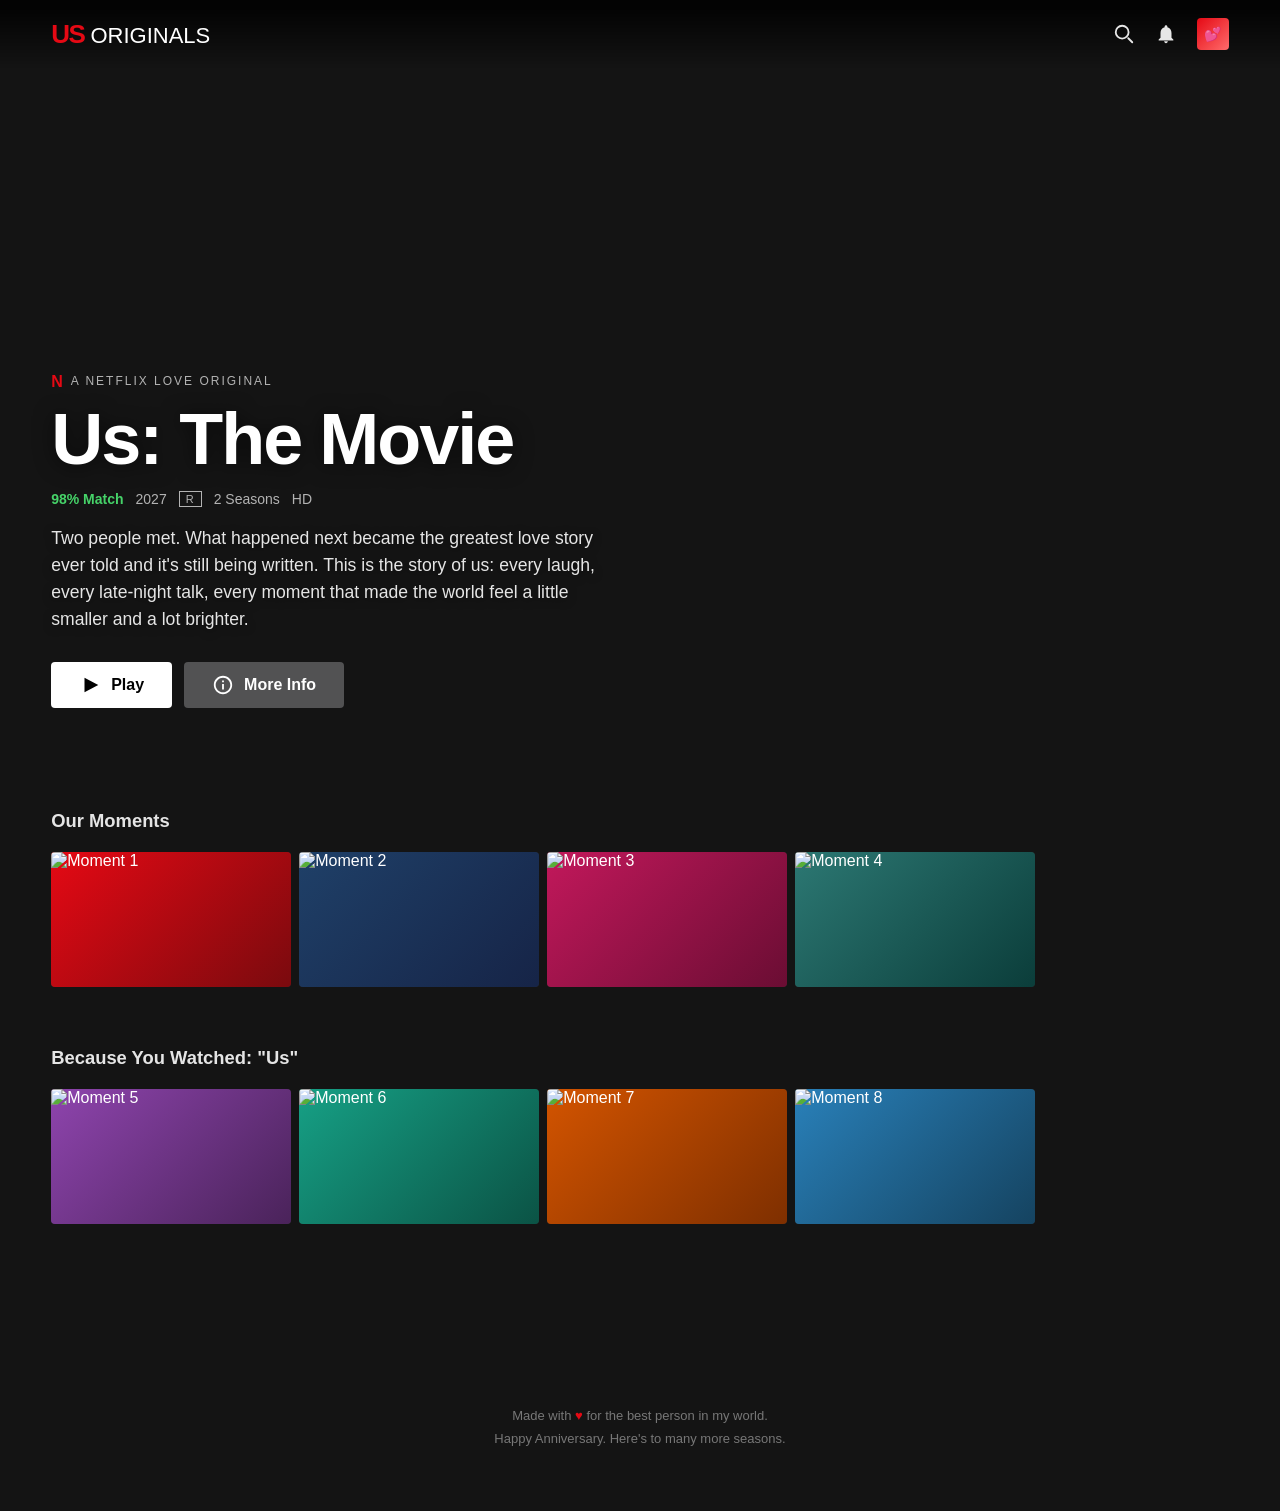
==== Others/where-to-watch.html @ a678a860 "changed main to where-to-watch.html" ====
<!DOCTYPE html>
<html lang="en">
<head>
  <meta charset="UTF-8" />
  <meta name="viewport" content="width=device-width, initial-scale=1.0, viewport-fit=cover" />
  <title>Us: The Movie</title>
  <style>
    * { margin: 0; padding: 0; box-sizing: border-box; }

    :root {
      --netflix-red: #e50914;
      --netflix-black: #141414;
      --text-primary: #ffffff;
      --text-secondary: #b3b3b3;
    }

    html, body {
      background: var(--netflix-black);
      color: var(--text-primary);
      font-family: 'Helvetica Neue', Helvetica, Arial, sans-serif;
      overflow-x: hidden;
      -webkit-font-smoothing: antialiased;
    }

    /* ============================================================
       NAV BAR
       ============================================================ */
    .nav {
      position: fixed;
      top: 0;
      left: 0;
      right: 0;
      height: 68px;
      padding: 0 4%;
      display: flex;
      align-items: center;
      justify-content: space-between;
      z-index: 100;
      background: linear-gradient(180deg, rgba(0,0,0,0.85) 10%, transparent);
      transition: background 0.3s ease;
    }

    .nav.scrolled {
      background: var(--netflix-black);
    }

    .nav-logo {
      color: var(--netflix-red);
      font-size: 26px;
      font-weight: 900;
      letter-spacing: -1.5px;
      text-transform: uppercase;
      cursor: pointer;
      user-select: none;
    }

    .nav-logo span {
      color: #fff;
      font-weight: 300;
      letter-spacing: 0;
      font-size: 22px;
    }

    .nav-right {
      display: flex;
      align-items: center;
      gap: 20px;
    }

    .nav-icon {
      width: 22px;
      height: 22px;
      fill: #fff;
      cursor: pointer;
      opacity: 0.9;
      transition: opacity 0.2s;
    }

    .nav-icon:hover { opacity: 1; }

    .nav-avatar {
      width: 32px;
      height: 32px;
      border-radius: 4px;
      background: linear-gradient(135deg, #e50914, #ff6b6b);
      display: flex;
      align-items: center;
      justify-content: center;
      font-size: 14px;
      font-weight: 700;
      cursor: pointer;
    }

    /* ============================================================
       HERO BANNER
       ============================================================ */
    .hero {
      position: relative;
      height: 90vh;
      min-height: 520px;
      width: 100%;
      display: flex;
      align-items: flex-end;
      padding: 0 4% 8%;
      overflow: hidden;
    }

    .hero-bg {
      position: absolute;
      inset: 0;
      background-image: url('assets/hero.jpg');
      background-size: cover;
      background-position: center 30%;
      z-index: 1;
    }

    /* Darkening + fade to page background (Netflix signature) */
    .hero-bg::after {
      content: "";
      position: absolute;
      inset: 0;
      background:
        linear-gradient(180deg, rgba(20,20,20,0.4) 0%, transparent 30%, rgba(20,20,20,0.9) 85%, var(--netflix-black) 100%),
        linear-gradient(90deg, rgba(20,20,20,0.95) 0%, rgba(20,20,20,0.5) 45%, transparent 75%);
    }

    .hero-content {
      position: relative;
      z-index: 2;
      max-width: 560px;
      animation: heroFadeIn 1.2s ease-out 0.2s both;
    }

    @keyframes heroFadeIn {
      from { opacity: 0; transform: translateY(20px); }
      to   { opacity: 1; transform: translateY(0); }
    }

    .hero-badge {
      display: inline-block;
      font-size: 12px;
      letter-spacing: 2px;
      text-transform: uppercase;
      color: var(--text-secondary);
      margin-bottom: 12px;
    }

    .hero-badge::before {
      content: "N";
      color: var(--netflix-red);
      font-weight: 900;
      font-size: 16px;
      margin-right: 8px;
      vertical-align: middle;
      letter-spacing: 0;
    }

    .hero-title {
      font-size: clamp(2.4rem, 6vw, 4.5rem);
      font-weight: 900;
      line-height: 1;
      letter-spacing: -2px;
      margin-bottom: 16px;
      text-shadow: 0 2px 20px rgba(0,0,0,0.6);
    }

    .hero-meta {
      display: flex;
      align-items: center;
      gap: 12px;
      font-size: 14px;
      color: var(--text-secondary);
      margin-bottom: 18px;
      flex-wrap: wrap;
    }

    .hero-meta .match {
      color: #46d369;
      font-weight: 600;
    }

    .hero-meta .rating {
      border: 1px solid var(--text-secondary);
      padding: 1px 6px;
      font-size: 11px;
      letter-spacing: 1px;
    }

    .hero-synopsis {
      font-size: clamp(0.95rem, 1.4vw, 1.1rem);
      line-height: 1.55;
      color: #e5e5e5;
      margin-bottom: 28px;
      text-shadow: 0 2px 8px rgba(0,0,0,0.5);
    }

    .hero-buttons {
      display: flex;
      gap: 12px;
      flex-wrap: wrap;
    }

    .btn {
      display: inline-flex;
      align-items: center;
      gap: 10px;
      padding: 12px 28px;
      border: none;
      border-radius: 4px;
      font-size: 16px;
      font-weight: 600;
      cursor: pointer;
      transition: transform 0.15s, background 0.2s;
      font-family: inherit;
    }

    .btn:active { transform: scale(0.97); }

    .btn-play {
      background: #fff;
      color: #000;
    }

    .btn-play:hover { background: rgba(255,255,255,0.85); }

    .btn-info {
      background: rgba(109,109,110,0.7);
      color: #fff;
    }

    .btn-info:hover { background: rgba(109,109,110,0.55); }

    .btn svg {
      width: 22px;
      height: 22px;
      fill: currentColor;
    }

    /* ============================================================
       CONTENT ROWS
       ============================================================ */
    .rows {
      position: relative;
      z-index: 3;
      margin-top: 0px;
      padding-bottom: 80px;
    }

    .row {
      margin-bottom: 36px;
    }

    .row-title {
      font-size: 1.15rem;
      font-weight: 600;
      color: #e5e5e5;
      padding: 0 4%;
      margin-bottom: 12px;
      display: flex;
      align-items: center;
      justify-content: space-between;
    }

    .row-title .explore {
      font-size: 12px;
      color: var(--text-secondary);
      font-weight: 400;
      letter-spacing: 0.5px;
      opacity: 0;
      transition: opacity 0.2s;
      cursor: pointer;
    }

    .row:hover .row-title .explore { opacity: 1; }

    .row-scroll {
      display: flex;
      gap: 8px;
      padding: 8px 4% 24px;
      overflow-x: auto;
      scroll-behavior: smooth;
      scrollbar-width: none;
    }

    .row-scroll::-webkit-scrollbar { display: none; }

    .card {
      flex: 0 0 auto;
      width: 240px;
      aspect-ratio: 16 / 9;
      border-radius: 4px;
      overflow: hidden;
      position: relative;
      cursor: pointer;
      background: #2a2a2a;
      transition: transform 0.3s cubic-bezier(0.2, 0.8, 0.2, 1);
      transform-origin: center;
    }

    .card:hover {
      transform: scale(1.08);
      z-index: 10;
      box-shadow: 0 10px 30px rgba(0,0,0,0.6);
    }

    .card img {
      width: 100%;
      height: 100%;
      object-fit: cover;
      display: block;
      transition: filter 0.3s;
    }

    .card::after {
      content: "";
      position: absolute;
      inset: 0;
      background: linear-gradient(180deg, transparent 55%, rgba(0,0,0,0.85));
      opacity: 0;
      transition: opacity 0.3s;
      pointer-events: none;
    }

    .card:hover::after { opacity: 1; }

    .card-label {
      position: absolute;
      bottom: 8px;
      left: 10px;
      right: 10px;
      font-size: 12px;
      font-weight: 600;
      color: #fff;
      opacity: 0;
      transform: translateY(6px);
      transition: opacity 0.3s, transform 0.3s;
      z-index: 2;
      text-shadow: 0 1px 4px rgba(0,0,0,0.8);
    }

    .card:hover .card-label {
      opacity: 1;
      transform: translateY(0);
    }

    /* ============================================================
       FOOTER
       ============================================================ */
    .footer {
      padding: 40px 4% 60px;
      color: #777;
      font-size: 13px;
      text-align: center;
      line-height: 1.8;
    }

    .footer .heart {
      color: var(--netflix-red);
      display: inline-block;
      animation: heartbeat 1.4s ease-in-out infinite;
    }

    @keyframes heartbeat {
      0%, 100% { transform: scale(1); }
      15%      { transform: scale(1.2); }
      30%      { transform: scale(1); }
      45%      { transform: scale(1.15); }
    }

    /* ============================================================
       VIDEO MODAL (Phase 4 hook — stub for now)
       ============================================================ */
    .modal {
      position: fixed;
      inset: 0;
      background: rgba(0,0,0,0.9);
      display: none;
      align-items: center;
      justify-content: center;
      z-index: 1000;
      padding: 20px;
      animation: modalIn 0.3s ease;
    }

    .modal.active { display: flex; }

    @keyframes modalIn {
      from { opacity: 0; }
      to   { opacity: 1; }
    }

    .modal-close {
      position: absolute;
      top: 24px;
      right: 24px;
      width: 40px;
      height: 40px;
      border-radius: 50%;
      background: rgba(255,255,255,0.1);
      border: none;
      color: #fff;
      font-size: 22px;
      cursor: pointer;
      display: flex;
      align-items: center;
      justify-content: center;
    }

    .modal-close:hover { background: rgba(255,255,255,0.2); }

    .modal video {
      max-width: 100%;
      max-height: 90vh;
      border-radius: 6px;
      box-shadow: 0 20px 60px rgba(0,0,0,0.8);
    }

    /* ============================================================
       RESPONSIVE
       ============================================================ */
    @media (max-width: 768px) {
      .nav { height: 56px; padding: 0 16px; }
      .nav-logo { font-size: 22px; }
      .nav-logo span { font-size: 18px; }

      .hero {
        height: 80vh;
        min-height: 460px;
        padding: 0 16px 60px;
      }

      .hero-content { max-width: 100%; }

      .btn {
        padding: 10px 20px;
        font-size: 14px;
      }
      .btn svg { width: 18px; height: 18px; }

      .rows { margin-top: -80px; }

      .row-title { padding: 30px 16px; font-size: 2rem; }
      .row-scroll { padding: 8px 16px 20px; }

      .card { width: 160px; }

      .card:hover { transform: scale(1.05); }
    }
  </style>
</head>
<body>

  <!-- ============================================================
       NAV
       ============================================================ -->
  <nav class="nav" id="nav">
    <div class="nav-logo">Us<span>  Originals</span></div>
    <div class="nav-right">
      <svg class="nav-icon" viewBox="0 0 24 24"><path d="M21 21l-4.35-4.35M17 10a7 7 0 11-14 0 7 7 0 0114 0z" stroke="#fff" stroke-width="2" fill="none" stroke-linecap="round"/></svg>
      <svg class="nav-icon" viewBox="0 0 24 24"><path d="M12 22c1.1 0 2-.9 2-2h-4c0 1.1.9 2 2 2zm6-6v-5c0-3.07-1.63-5.64-4.5-6.32V4c0-.83-.67-1.5-1.5-1.5s-1.5.67-1.5 1.5v.68C7.64 5.36 6 7.92 6 11v5l-2 2v1h16v-1l-2-2z"/></svg>
      <div class="nav-avatar">💕</div>
    </div>
  </nav>

  <!-- ============================================================
       HERO
       ============================================================ -->
  <header class="hero">
    <div class="hero-bg"></div>
    <div class="hero-content">
      <div class="hero-badge">A Netflix love Original</div>
      <h1 class="hero-title">Us: The Movie</h1>
      <div class="hero-meta">
        <span class="match">98% Match</span>
        <span>2027</span>
        <span class="rating">R</span>
        <span>2 Seasons</span>
        <span>HD</span>
      </div>
      <p class="hero-synopsis">
        Two people met. What happened next became the greatest love story ever told and it's still being written. 
        This is the story of us: every laugh, every late-night talk, every moment that made the world feel a little smaller and a lot brighter.
      </p>
      <div class="hero-buttons">
        <button class="btn btn-play" onclick="openVideo()">
          <svg viewBox="0 0 24 24"><path d="M6 4l15 8-15 8z"/></svg>
          Play
        </button>
        <button class="btn btn-info" onclick="scrollToRow()">
          <svg viewBox="0 0 24 24"><path d="M11 7h2v2h-2zm0 4h2v6h-2zm1-9C6.48 2 2 6.48 2 12s4.48 10 10 10 10-4.48 10-10S17.52 2 12 2zm0 18c-4.41 0-8-3.59-8-8s3.59-8 8-8 8 3.59 8 8-3.59 8-8 8z"/></svg>
          More Info
        </button>
      </div>
    </div>
  </header>

  <!-- ============================================================
       ROWS
       ============================================================ -->
  <main class="rows" id="rows">

    <section class="row">
      <h2 class="row-title">Our Moments <span class="explore">Explore All ›</span></h2>
      <div class="row-scroll">
        <div class="card" onclick="openVideo()">
          <img src="assets/WhatsApp Image 2026-09-29 at 12.33.44 PM.jpeg" alt="Moment 1" onerror="this.style.background='linear-gradient(135deg,#e50914,#7a0a0e)';this.removeAttribute('src');">
          <div class="card-label">The First Day</div>
        </div>
        <div class="card" onclick="openVideo()">
          <img src="assets/WhatsApp Image 2026-09-29 at 12.33.45 PM.jpeg" alt="Moment 2" onerror="this.style.background='linear-gradient(135deg,#1f4068,#162447)';this.removeAttribute('src');">
          <div class="card-label">The Big Laugh</div>
        </div>
        <div class="card" onclick="openVideo()">
          <img src="assets/WhatsApp Image 2026-09-29 at 12.33.47 PM.jpeg" alt="Moment 3" onerror="this.style.background='linear-gradient(135deg,#c2185b,#6a0d33)';this.removeAttribute('src');">
          <div class="card-label">Late Nights</div>
        </div>
        <div class="card" onclick="openVideo()">
          <img src="assets/WhatsApp Image 2026-09-29 at 12.33.48 PM.jpeg" alt="Moment 4" onerror="this.style.background='linear-gradient(135deg,#2c7873,#0b3d3a)';this.removeAttribute('src');">
          <div class="card-label">That Moment</div>
        </div>
      </div>
    </section>

    <section class="row">
      <h2 class="row-title">Because You Watched: "Us" <span class="explore">Explore All ›</span></h2>
      <div class="row-scroll">
        <div class="card" onclick="openVideo()">
          <img src="assets/WhatsApp Video 2026-09-29 at 12.33.41 PM.mp4" alt="Moment 5" onerror="this.style.background='linear-gradient(135deg,#8e44ad,#4a235a)';this.removeAttribute('src');">
          <div class="card-label">Every Little Thing</div>
        </div>
        <div class="card" onclick="openVideo()">
          <img src="assets/WhatsApp Video 2026-09-29 at 12.33.43 PM.mp4" alt="Moment 6" onerror="this.style.background='linear-gradient(135deg,#16a085,#0b5345)';this.removeAttribute('src');">
          <div class="card-label">Sunset Walks</div>
        </div>
        <div class="card" onclick="openVideo()">
          <img src="assets/WhatsApp Video 2026-09-29 at 12.33.46 PM.mp4" alt="Moment 7" onerror="this.style.background='linear-gradient(135deg,#d35400,#7e2f00)';this.removeAttribute('src');">
          <div class="card-label">Road Trips</div>
        </div>
        <div class="card" onclick="openVideo()">
          <img src="assets/WhatsApp Video 2026-09-29 at 12.33.50 PM.mp4" alt="Moment 8" onerror="this.style.background='linear-gradient(135deg,#2980b9,#154360)';this.removeAttribute('src');">
          <div class="card-label">Quiet Mornings</div>
        </div>
      </div>
    </section>

  </main>

  <!-- ============================================================
       FOOTER
       ============================================================ -->
  <footer class="footer">
    Made with <span class="heart">♥</span> for the best person in my world.<br />
    Happy Anniversary. Here's to many more seasons.
  </footer>

  <!-- ============================================================
       VIDEO MODAL (stub — full build in Phase 4)
       ============================================================ -->
  <div class="modal" id="videoModal">
    <button class="modal-close" onclick="closeVideo()">✕</button>
    <video id="annivVideo" controls playsinline preload="metadata">
      <!-- Phase 4 will swap this for your real video -->
      <source src="assets/video.mp4" type="video/mp4" />
      Your browser doesn't support video playback.
    </video>
  </div>

  <script>
    // ===== NAV SCROLL EFFECT =====
    const nav = document.getElementById('nav');
    window.addEventListener('scroll', () => {
      nav.classList.toggle('scrolled', window.scrollY > 40);
    });

    // ===== VIDEO MODAL =====
    const modal = document.getElementById('videoModal');
    const video = document.getElementById('annivVideo');

    function openVideo() {
      modal.classList.add('active');
      document.body.style.overflow = 'hidden';
      // Autoplay once opened
      video.currentTime = 0;
      video.play().catch(() => { /* user can hit play manually */ });
    }

    function closeVideo() {
      modal.classList.remove('active');
      document.body.style.overflow = '';
      video.pause();
    }

    // Close on Escape
    document.addEventListener('keydown', (e) => {
      if (e.key === 'Escape') closeVideo();
    });

    // Close on backdrop click
    modal.addEventListener('click', (e) => {
      if (e.target === modal) closeVideo();
    });

    // ===== SCROLL TO ROWS =====
    function scrollToRow() {
      document.getElementById('rows').scrollIntoView({ behavior: 'smooth' });
    }

    // ===== CARD ENTRANCE ANIMATION =====
    // Stagger cards in as they scroll into view
    const observer = new IntersectionObserver((entries) => {
      entries.forEach((entry) => {
        if (entry.isIntersecting) {
          entry.target.style.opacity = '1';
          entry.target.style.transform = 'translateY(0)';
          observer.unobserve(entry.target);
        }
      });
    }, { threshold: 0.1 });

    document.querySelectorAll('.card').forEach((card, i) => {
      card.style.opacity = '0';
      card.style.transform = 'translateY(20px)';
      card.style.transition = `opacity 0.5s ease ${i * 0.06}s, transform 0.5s ease ${i * 0.06}s, scale 0.3s cubic-bezier(0.2, 0.8, 0.2, 1)`;
      observer.observe(card);
    });
  </script>
</body>
</html>
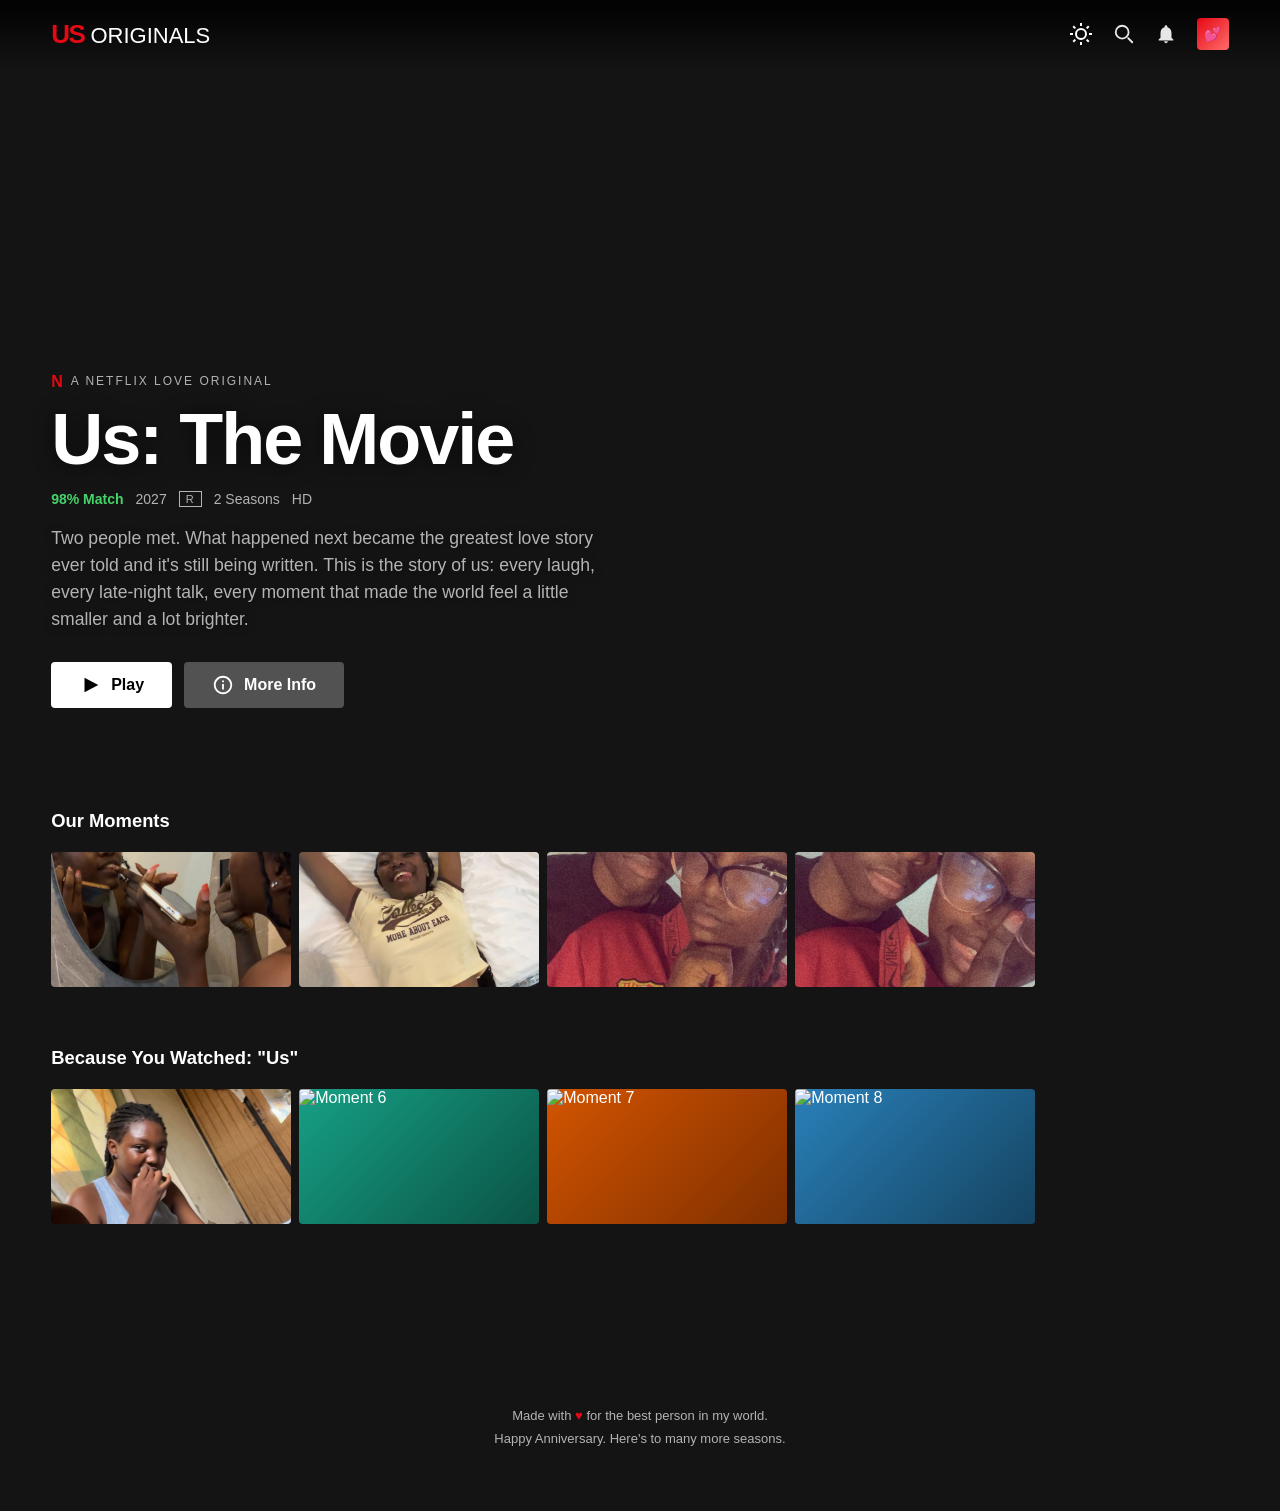
==== commit 1fcce42d: "Added light and dark mode toggle button" ====
--- a/Others/where-to-watch.html
+++ b/Others/where-to-watch.html
@@ -12,6 +12,17 @@
       --netflix-black: #141414;
       --text-primary: #ffffff;
       --text-secondary: #b3b3b3;
+      --bg-color: #141414;
+      --nav-bg: #141414;
+    }
+
+    /* Light Mode Variables */
+    body.light-mode {
+      --netflix-black: #f3f3f3;
+      --text-primary: #141414;
+      --text-secondary: #555555;
+      --bg-color: #ffffff;
+      --nav-bg: #ffffff;
     }
 
     html, body {
@@ -20,16 +31,13 @@
       font-family: 'Helvetica Neue', Helvetica, Arial, sans-serif;
       overflow-x: hidden;
       -webkit-font-smoothing: antialiased;
-    }
-
-    /* ============================================================
-       NAV BAR
-       ============================================================ */
+      transition: background 0.4s ease, color 0.4s ease; 
+    }
+
+    /* NAV BAR */
     .nav {
       position: fixed;
-      top: 0;
-      left: 0;
-      right: 0;
+      top: 0; left: 0; right: 0;
       height: 68px;
       padding: 0 4%;
       display: flex;
@@ -40,9 +48,7 @@
       transition: background 0.3s ease;
     }
 
-    .nav.scrolled {
-      background: var(--netflix-black);
-    }
+    .nav.scrolled { background: var(--netflix-black); }
 
     .nav-logo {
       color: var(--netflix-red);
@@ -55,25 +61,22 @@
     }
 
     .nav-logo span {
-      color: #fff;
+      color: var(--text-primary);
       font-weight: 300;
       letter-spacing: 0;
       font-size: 22px;
-    }
-
-    .nav-right {
-      display: flex;
-      align-items: center;
-      gap: 20px;
-    }
+      transition: color 0.4s ease;
+    }
+
+    .nav-right { display: flex; align-items: center; gap: 20px; }
 
     .nav-icon {
       width: 22px;
       height: 22px;
-      fill: #fff;
+      fill: var(--text-primary);
       cursor: pointer;
       opacity: 0.9;
-      transition: opacity 0.2s;
+      transition: opacity 0.2s, fill 0.4s ease;
     }
 
     .nav-icon:hover { opacity: 1; }
@@ -91,9 +94,20 @@
       cursor: pointer;
     }
 
-    /* ============================================================
-       HERO BANNER
-       ============================================================ */
+    /* Theme Toggle Button Style */
+    .theme-toggle {
+      background: none;
+      border: none;
+      color: var(--text-primary);
+      width: 24px;
+      height: 24px;
+      cursor: pointer;
+      padding: 0;
+      transition: transform 0.3s ease, color 0.4s ease;
+    }
+    .theme-toggle:hover { transform: scale(1.15); }  
+
+    /* HERO BANNER */
     .hero {
       position: relative;
       height: 90vh;
@@ -108,13 +122,12 @@
     .hero-bg {
       position: absolute;
       inset: 0;
-      background-image: url('assets/hero.jpg');
+      background-image: url('Assets/hero.jpg');
       background-size: cover;
       background-position: center 30%;
       z-index: 1;
     }
 
-    /* Darkening + fade to page background (Netflix signature) */
     .hero-bg::after {
       content: "";
       position: absolute;
@@ -174,31 +187,18 @@
       flex-wrap: wrap;
     }
 
-    .hero-meta .match {
-      color: #46d369;
-      font-weight: 600;
-    }
-
-    .hero-meta .rating {
-      border: 1px solid var(--text-secondary);
-      padding: 1px 6px;
-      font-size: 11px;
-      letter-spacing: 1px;
-    }
+    .hero-meta .match { color: #46d369; font-weight: 600; }
+    .hero-meta .rating { border: 1px solid var(--text-secondary); padding: 1px 6px; font-size: 11px; letter-spacing: 1px; }
 
     .hero-synopsis {
       font-size: clamp(0.95rem, 1.4vw, 1.1rem);
       line-height: 1.55;
-      color: #e5e5e5;
+      color: var(--text-secondary);
       margin-bottom: 28px;
       text-shadow: 0 2px 8px rgba(0,0,0,0.5);
     }
 
-    .hero-buttons {
-      display: flex;
-      gap: 12px;
-      flex-wrap: wrap;
-    }
+    .hero-buttons { display: flex; gap: 12px; flex-wrap: wrap; }
 
     .btn {
       display: inline-flex;
@@ -215,50 +215,26 @@
     }
 
     .btn:active { transform: scale(0.97); }
-
-    .btn-play {
-      background: #fff;
-      color: #000;
-    }
-
+    .btn-play { background: #fff; color: #000; }
     .btn-play:hover { background: rgba(255,255,255,0.85); }
-
-    .btn-info {
-      background: rgba(109,109,110,0.7);
-      color: #fff;
-    }
-
+    .btn-info { background: rgba(109,109,110,0.7); color: #fff; }
     .btn-info:hover { background: rgba(109,109,110,0.55); }
-
-    .btn svg {
-      width: 22px;
-      height: 22px;
-      fill: currentColor;
-    }
-
-    /* ============================================================
-       CONTENT ROWS
-       ============================================================ */
-    .rows {
-      position: relative;
-      z-index: 3;
-      margin-top: 0px;
-      padding-bottom: 80px;
-    }
-
-    .row {
-      margin-bottom: 36px;
-    }
+    .btn svg { width: 22px; height: 22px; fill: currentColor; }
+
+    /* CONTENT ROWS */
+    .rows { position: relative; z-index: 3; margin-top: 0px; padding-bottom: 80px; }
+    .row { margin-bottom: 36px; }
 
     .row-title {
       font-size: 1.15rem;
       font-weight: 600;
-      color: #e5e5e5;
+      color: var(--text-primary);
       padding: 0 4%;
       margin-bottom: 12px;
       display: flex;
       align-items: center;
       justify-content: space-between;
+      transition: color 0.4s ease;
     }
 
     .row-title .explore {
@@ -303,12 +279,11 @@
       box-shadow: 0 10px 30px rgba(0,0,0,0.6);
     }
 
-    .card img {
+    .card img, .card video {
       width: 100%;
       height: 100%;
       object-fit: cover;
       display: block;
-      transition: filter 0.3s;
     }
 
     .card::after {
@@ -325,9 +300,7 @@
 
     .card-label {
       position: absolute;
-      bottom: 8px;
-      left: 10px;
-      right: 10px;
+      bottom: 8px; left: 10px; right: 10px;
       font-size: 12px;
       font-weight: 600;
       color: #fff;
@@ -338,17 +311,12 @@
       text-shadow: 0 1px 4px rgba(0,0,0,0.8);
     }
 
-    .card:hover .card-label {
-      opacity: 1;
-      transform: translateY(0);
-    }
-
-    /* ============================================================
-       FOOTER
-       ============================================================ */
+    .card:hover .card-label { opacity: 1; transform: translateY(0); }
+
+    /* FOOTER */
     .footer {
       padding: 40px 4% 60px;
-      color: #777;
+      color: var(--text-secondary);
       font-size: 13px;
       text-align: center;
       line-height: 1.8;
@@ -367,9 +335,7 @@
       45%      { transform: scale(1.15); }
     }
 
-    /* ============================================================
-       VIDEO MODAL (Phase 4 hook — stub for now)
-       ============================================================ */
+    /* MODALS (Video & Image) */
     .modal {
       position: fixed;
       inset: 0;
@@ -391,10 +357,8 @@
 
     .modal-close {
       position: absolute;
-      top: 24px;
-      right: 24px;
-      width: 40px;
-      height: 40px;
+      top: 24px; right: 24px;
+      width: 40px; height: 40px;
       border-radius: 50%;
       background: rgba(255,255,255,0.1);
       border: none;
@@ -404,20 +368,19 @@
       display: flex;
       align-items: center;
       justify-content: center;
+      z-index: 1001;
     }
 
     .modal-close:hover { background: rgba(255,255,255,0.2); }
 
-    .modal video {
+    .modal video, .modal img {
       max-width: 100%;
       max-height: 90vh;
       border-radius: 6px;
       box-shadow: 0 20px 60px rgba(0,0,0,0.8);
     }
 
-    /* ============================================================
-       RESPONSIVE
-       ============================================================ */
+    /* RESPONSIVE */
     @media (max-width: 768px) {
       .nav { height: 56px; padding: 0 16px; }
       .nav-logo { font-size: 22px; }
@@ -430,41 +393,34 @@
       }
 
       .hero-content { max-width: 100%; }
-
-      .btn {
-        padding: 10px 20px;
-        font-size: 14px;
-      }
+      .btn { padding: 10px 20px; font-size: 14px; }
       .btn svg { width: 18px; height: 18px; }
-
       .rows { margin-top: -80px; }
-
       .row-title { padding: 30px 16px; font-size: 2rem; }
       .row-scroll { padding: 8px 16px 20px; }
-
       .card { width: 160px; }
-
       .card:hover { transform: scale(1.05); }
     }
   </style>
 </head>
 <body>
 
-  <!-- ============================================================
-       NAV
-       ============================================================ -->
+  <!-- NAV -->
   <nav class="nav" id="nav">
     <div class="nav-logo">Us<span>  Originals</span></div>
     <div class="nav-right">
-      <svg class="nav-icon" viewBox="0 0 24 24"><path d="M21 21l-4.35-4.35M17 10a7 7 0 11-14 0 7 7 0 0114 0z" stroke="#fff" stroke-width="2" fill="none" stroke-linecap="round"/></svg>
-      <svg class="nav-icon" viewBox="0 0 24 24"><path d="M12 22c1.1 0 2-.9 2-2h-4c0 1.1.9 2 2 2zm6-6v-5c0-3.07-1.63-5.64-4.5-6.32V4c0-.83-.67-1.5-1.5-1.5s-1.5.67-1.5 1.5v.68C7.64 5.36 6 7.92 6 11v5l-2 2v1h16v-1l-2-2z"/></svg>
+      <button id="themeToggle" class="theme-toggle" aria-label="Toggle Theme">
+        <svg id="sunIcon" viewBox="0 0 24 24"><path d="M12 18a6 6 0 1 1 0-12 6 6 0 0 1 0 12zm0-2a4 4 0 1 0 0-8 4 4 0 0 0 0 8zM11 1h2v3h-2V1zm0 19h2v3h-2v-3zM3.515 4.929l1.414-1.414L7.05 5.636 5.636 7.05 3.515 4.93zM16.95 18.364l1.414-1.414 2.121 2.121-1.414 1.414-2.121-2.121zm2.121-14.85l1.414 1.414-2.121 2.121-1.414-1.414 2.121-2.121zM5.636 16.95l1.414 1.414-2.121 2.121-1.414-1.414 2.121-2.121zM23 11v2h-3v-2h3zM4 11v2H1v-2h3z" fill="currentColor"/></svg>
+        <svg id="moonIcon" viewBox="0 0 24 24" style="display:none;"><path d="M10 7a7 7 0 0 0 12 4.9v.1c0 5.5-4.5 10-10 10S2 17.5 2 12 6.5 2 12 2h.1c-1.2 1.2-2 2.9-2 4.9z" fill="currentColor"/></svg>
+      </button>
+      
+      <svg class="nav-icon" viewBox="0 0 24 24"><path d="M21 21l-4.35-4.35M17 10a7 7 0 11-14 0 7 7 0 0114 0z" stroke="currentColor" stroke-width="2" fill="none" stroke-linecap="round"/></svg>
+      <svg class="nav-icon" viewBox="0 0 24 24"><path d="M12 22c1.1 0 2-.9 2-2h-4c0 1.1.9 2 2 2zm6-6v-5c0-3.07-1.63-5.64-4.5-6.32V4c0-.83-.67-1.5-1.5-1.5s-1.5.67-1.5 1.5v.68C7.64 5.36 6 7.92 6 11v5l-2 2v1h16v-1l-2-2z" fill="currentColor"/></svg>
       <div class="nav-avatar">💕</div>
     </div>
   </nav>
 
-  <!-- ============================================================
-       HERO
-       ============================================================ -->
+  <!-- HERO -->
   <header class="hero">
     <div class="hero-bg"></div>
     <div class="hero-content">
@@ -482,7 +438,8 @@
         This is the story of us: every laugh, every late-night talk, every moment that made the world feel a little smaller and a lot brighter.
       </p>
       <div class="hero-buttons">
-        <button class="btn btn-play" onclick="openVideo()">
+        <!-- MAIN PLAY BUTTON OPENS VIDEO -->
+        <button class="btn btn-play" onclick="openVideo('../Assets/VID-20261111-WA0015.mp4')">
           <svg viewBox="0 0 24 24"><path d="M6 4l15 8-15 8z"/></svg>
           Play
         </button>
@@ -494,28 +451,27 @@
     </div>
   </header>
 
-  <!-- ============================================================
-       ROWS
-       ============================================================ -->
+  <!-- ROWS -->
   <main class="rows" id="rows">
 
     <section class="row">
       <h2 class="row-title">Our Moments <span class="explore">Explore All ›</span></h2>
       <div class="row-scroll">
-        <div class="card" onclick="openVideo()">
-          <img src="assets/WhatsApp Image 2026-09-29 at 12.33.44 PM.jpeg" alt="Moment 1" onerror="this.style.background='linear-gradient(135deg,#e50914,#7a0a0e)';this.removeAttribute('src');">
+        <!-- IMAGES OPEN IMAGE MODAL -->
+        <div class="card" onclick="openImage('../Assets/Image1.jpeg')">
+          <img src="../Assets/Image1.jpeg" alt="Moment 1" onerror="this.style.background='linear-gradient(135deg,#e50914,#7a0a0e)';this.removeAttribute('src');">
           <div class="card-label">The First Day</div>
         </div>
-        <div class="card" onclick="openVideo()">
-          <img src="assets/WhatsApp Image 2026-09-29 at 12.33.45 PM.jpeg" alt="Moment 2" onerror="this.style.background='linear-gradient(135deg,#1f4068,#162447)';this.removeAttribute('src');">
+        <div class="card" onclick="openImage('../Assets/Image2.jpeg')">
+          <img src="../Assets/Image2.jpeg" alt="Moment 2" onerror="this.style.background='linear-gradient(135deg,#1f4068,#162447)';this.removeAttribute('src');">
           <div class="card-label">The Big Laugh</div>
         </div>
-        <div class="card" onclick="openVideo()">
-          <img src="assets/WhatsApp Image 2026-09-29 at 12.33.47 PM.jpeg" alt="Moment 3" onerror="this.style.background='linear-gradient(135deg,#c2185b,#6a0d33)';this.removeAttribute('src');">
+        <div class="card" onclick="openImage('../Assets/Image3.jpeg')">
+          <img src="../Assets/Image3.jpeg" alt="Moment 3" onerror="this.style.background='linear-gradient(135deg,#c2185b,#6a0d33)';this.removeAttribute('src');">
           <div class="card-label">Late Nights</div>
         </div>
-        <div class="card" onclick="openVideo()">
-          <img src="assets/WhatsApp Image 2026-09-29 at 12.33.48 PM.jpeg" alt="Moment 4" onerror="this.style.background='linear-gradient(135deg,#2c7873,#0b3d3a)';this.removeAttribute('src');">
+        <div class="card" onclick="openImage('../Assets/Image4.jpeg')">
+          <img src="../Assets/Image4.jpeg" alt="Moment 4" onerror="this.style.background='linear-gradient(135deg,#2c7873,#0b3d3a)';this.removeAttribute('src');">
           <div class="card-label">That Moment</div>
         </div>
       </div>
@@ -524,20 +480,22 @@
     <section class="row">
       <h2 class="row-title">Because You Watched: "Us" <span class="explore">Explore All ›</span></h2>
       <div class="row-scroll">
-        <div class="card" onclick="openVideo()">
-          <img src="assets/WhatsApp Video 2026-09-29 at 12.33.41 PM.mp4" alt="Moment 5" onerror="this.style.background='linear-gradient(135deg,#8e44ad,#4a235a)';this.removeAttribute('src');">
+        <div class="card" onclick="openImage('../Assets/image5.jpeg')">
+          <img src="../Assets/image5.jpeg" alt="Moment 5" onerror="this.style.background='linear-gradient(135deg,#8e44ad,#4a235a)';this.removeAttribute('src');">
           <div class="card-label">Every Little Thing</div>
         </div>
-        <div class="card" onclick="openVideo()">
-          <img src="assets/WhatsApp Video 2026-09-29 at 12.33.43 PM.mp4" alt="Moment 6" onerror="this.style.background='linear-gradient(135deg,#16a085,#0b5345)';this.removeAttribute('src');">
+        
+        <div class="card" onclick="openImage('../Assets/image6.jpeg')">
+          <img src="../Assets/image6.jpeg" alt="Moment 6" onerror="this.style.background='linear-gradient(135deg,#16a085,#0b5345)';this.removeAttribute('src');">
           <div class="card-label">Sunset Walks</div>
         </div>
-        <div class="card" onclick="openVideo()">
-          <img src="assets/WhatsApp Video 2026-09-29 at 12.33.46 PM.mp4" alt="Moment 7" onerror="this.style.background='linear-gradient(135deg,#d35400,#7e2f00)';this.removeAttribute('src');">
+        
+        <div class="card" onclick="openImage('../Assets/image7.jpeg')">
+          <img src="../Assets/image7.jpeg" alt="Moment 7" onerror="this.style.background='linear-gradient(135deg,#d35400,#7e2f00)';this.removeAttribute('src');">
           <div class="card-label">Road Trips</div>
         </div>
-        <div class="card" onclick="openVideo()">
-          <img src="assets/WhatsApp Video 2026-09-29 at 12.33.50 PM.mp4" alt="Moment 8" onerror="this.style.background='linear-gradient(135deg,#2980b9,#154360)';this.removeAttribute('src');">
+        <div class="card" onclick="openImage('../Assets/image8.jpeg')">
+          <img src="../Assets/image8.jpeg" alt="Moment 8" onerror="this.style.background='linear-gradient(135deg,#2980b9,#154360)';this.removeAttribute('src');">
           <div class="card-label">Quiet Mornings</div>
         </div>
       </div>
@@ -545,24 +503,28 @@
 
   </main>
 
-  <!-- ============================================================
-       FOOTER
-       ============================================================ -->
+  <!-- FOOTER -->
   <footer class="footer">
     Made with <span class="heart">♥</span> for the best person in my world.<br />
     Happy Anniversary. Here's to many more seasons.
   </footer>
 
-  <!-- ============================================================
-       VIDEO MODAL (stub — full build in Phase 4)
-       ============================================================ -->
+  <!-- ========================================== -->
+  <!-- MODALS -->
+  <!-- ========================================== -->
+
+  <!-- VIDEO MODAL (For the big Play button) -->
   <div class="modal" id="videoModal">
     <button class="modal-close" onclick="closeVideo()">✕</button>
     <video id="annivVideo" controls playsinline preload="metadata">
-      <!-- Phase 4 will swap this for your real video -->
-      <source src="assets/video.mp4" type="video/mp4" />
-      Your browser doesn't support video playback.
+      <source src="../Assets/VID-20261111-WA0015.mp4" type="video/mp4" />
     </video>
+  </div>
+
+  <!-- IMAGE MODAL (For clicking the cards) -->
+  <div class="modal" id="imageModal">
+    <button class="modal-close" onclick="closeImage()">✕</button>
+    <img id="expandedImg" src="" alt="Expanded Moment">
   </div>
 
   <script>
@@ -572,32 +534,59 @@
       nav.classList.toggle('scrolled', window.scrollY > 40);
     });
 
-    // ===== VIDEO MODAL =====
-    const modal = document.getElementById('videoModal');
+    // ===== VIDEO MODAL LOGIC =====
+    const videoModal = document.getElementById('videoModal');
     const video = document.getElementById('annivVideo');
 
     function openVideo() {
-      modal.classList.add('active');
+      videoModal.classList.add('active');
       document.body.style.overflow = 'hidden';
-      // Autoplay once opened
-      video.currentTime = 0;
-      video.play().catch(() => { /* user can hit play manually */ });
-    }
-
+      
+
+      setTimeout(() => {
+        video.currentTime = 0;
+        video.play().catch((error) =>{
+          console.log("Autoplay was blocked by the browser. User must click play!");
+        });
+      }, 100);
+    }
     function closeVideo() {
-      modal.classList.remove('active');
+      videoModal.classList.remove('active');
       document.body.style.overflow = '';
       video.pause();
     }
 
-    // Close on Escape
+    // ===== IMAGE MODAL LOGIC =====
+    const imageModal = document.getElementById('imageModal');
+    const expandedImg = document.getElementById('expandedImg');
+
+    function openImage(imageSrc) {
+      expandedImg.src = imageSrc;
+      imageModal.classList.add('active');
+      document.body.style.overflow = 'hidden';
+    }
+
+    function closeImage() {
+      imageModal.classList.remove('active');
+      document.body.style.overflow = '';
+      // Small timeout to clear the image after the fade-out animation
+      setTimeout(() => { expandedImg.src = ''; }, 300);
+    }
+
+    // Close either modal on Escape
     document.addEventListener('keydown', (e) => {
-      if (e.key === 'Escape') closeVideo();
+      if (e.key === 'Escape') {
+        closeVideo();
+        closeImage();
+      }
     });
 
-    // Close on backdrop click
-    modal.addEventListener('click', (e) => {
-      if (e.target === modal) closeVideo();
+    // Close either modal on backdrop click
+    videoModal.addEventListener('click', (e) => {
+      if (e.target === videoModal) closeVideo();
+    });
+    imageModal.addEventListener('click', (e) => {
+      if (e.target === imageModal) closeImage();
     });
 
     // ===== SCROLL TO ROWS =====
@@ -606,7 +595,6 @@
     }
 
     // ===== CARD ENTRANCE ANIMATION =====
-    // Stagger cards in as they scroll into view
     const observer = new IntersectionObserver((entries) => {
       entries.forEach((entry) => {
         if (entry.isIntersecting) {
@@ -623,6 +611,34 @@
       card.style.transition = `opacity 0.5s ease ${i * 0.06}s, transform 0.5s ease ${i * 0.06}s, scale 0.3s cubic-bezier(0.2, 0.8, 0.2, 1)`;
       observer.observe(card);
     });
+
+    // ===== LIGHT / DARK MODE TOGGLE =====
+    const themeToggle = document.getElementById('themeToggle');
+    const sunIcon = document.getElementById('sunIcon');
+    const moonIcon = document.getElementById('moonIcon');
+
+    const currentTheme = localStorage.getItem('theme');
+    if (currentTheme === 'light') {
+      document.body.classList.add('light-mode');
+      sunIcon.style.display = 'none';
+      moonIcon.style.display = 'block';
+    }
+
+    themeToggle.addEventListener('click', () => {
+      document.body.classList.toggle('light-mode');
+      
+      const isLight = document.body.classList.contains('light-mode');
+      
+      if (isLight) {
+        localStorage.setItem('theme', 'light');
+        sunIcon.style.display = 'none';
+        moonIcon.style.display = 'block';
+      } else {
+        localStorage.setItem('theme', 'dark');
+        sunIcon.style.display = 'block';
+        moonIcon.style.display = 'none';
+      }
+    });
   </script>
 </body>
 </html>
